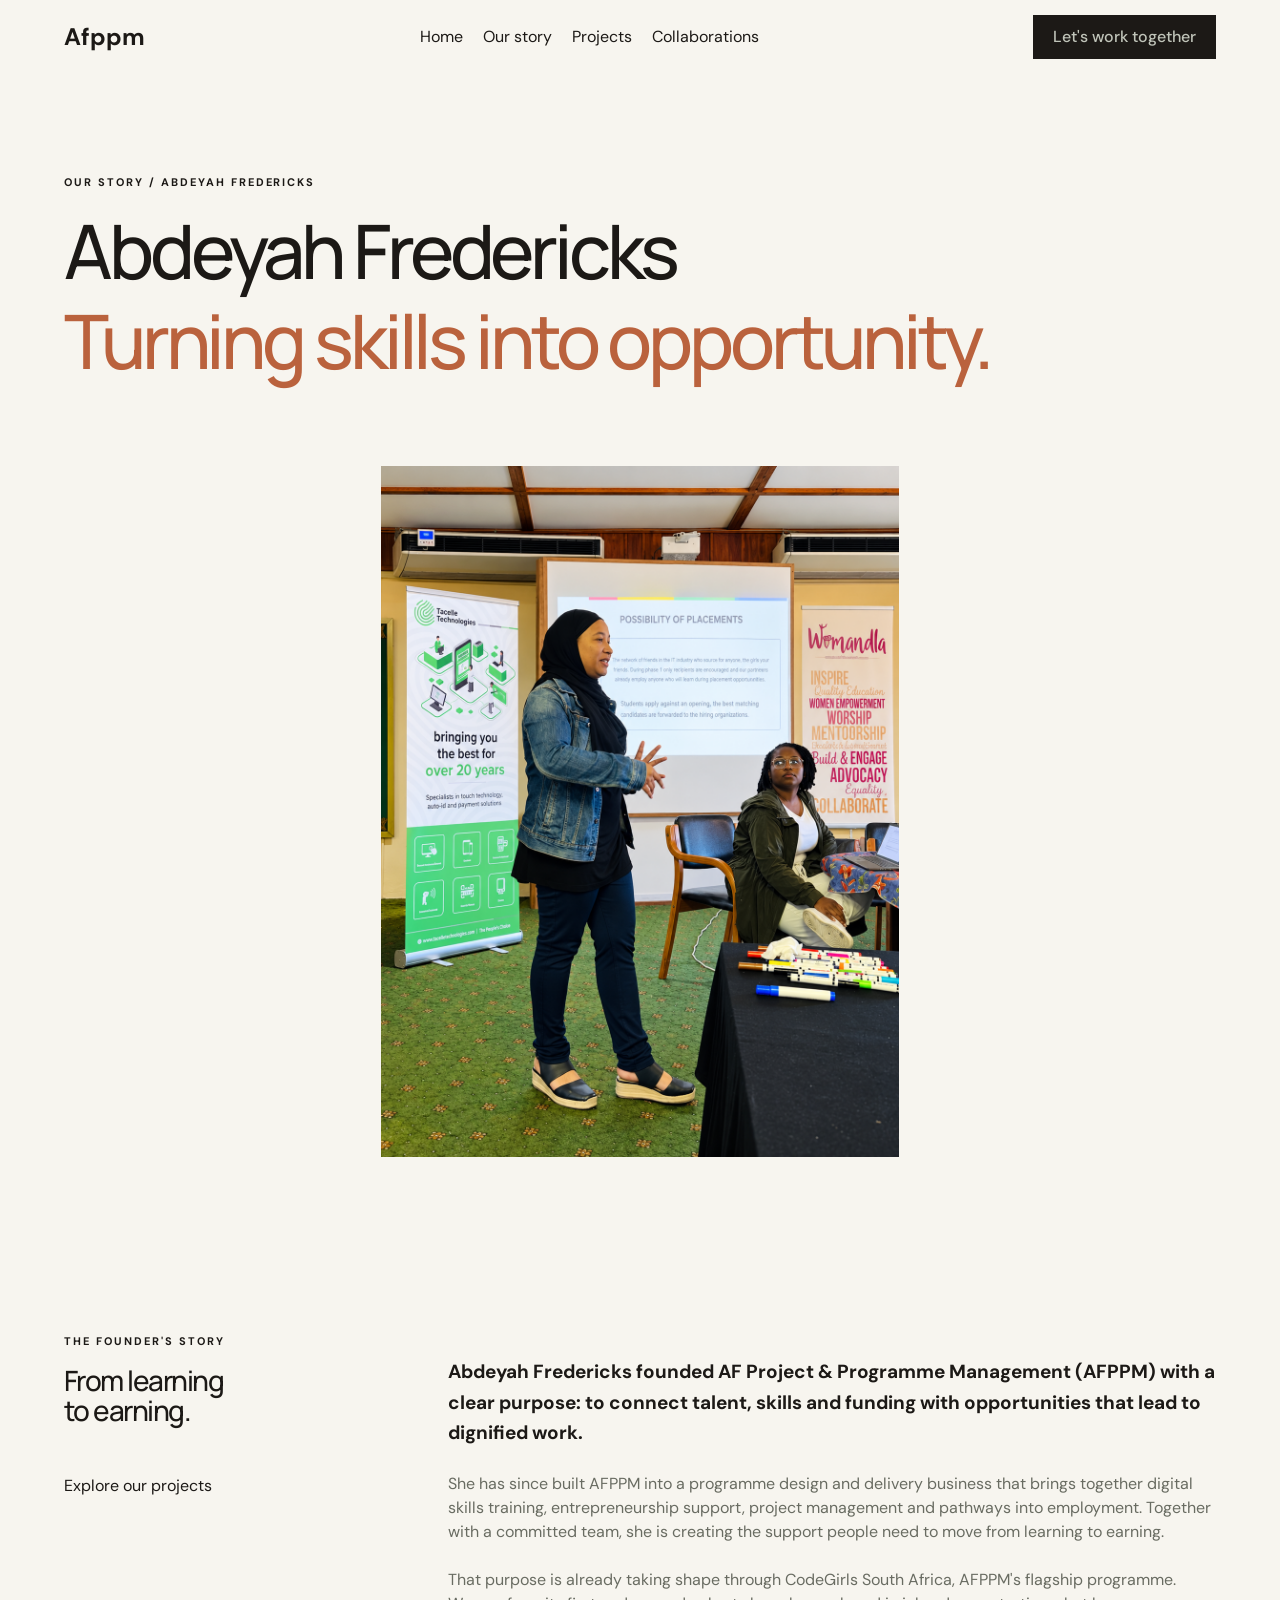
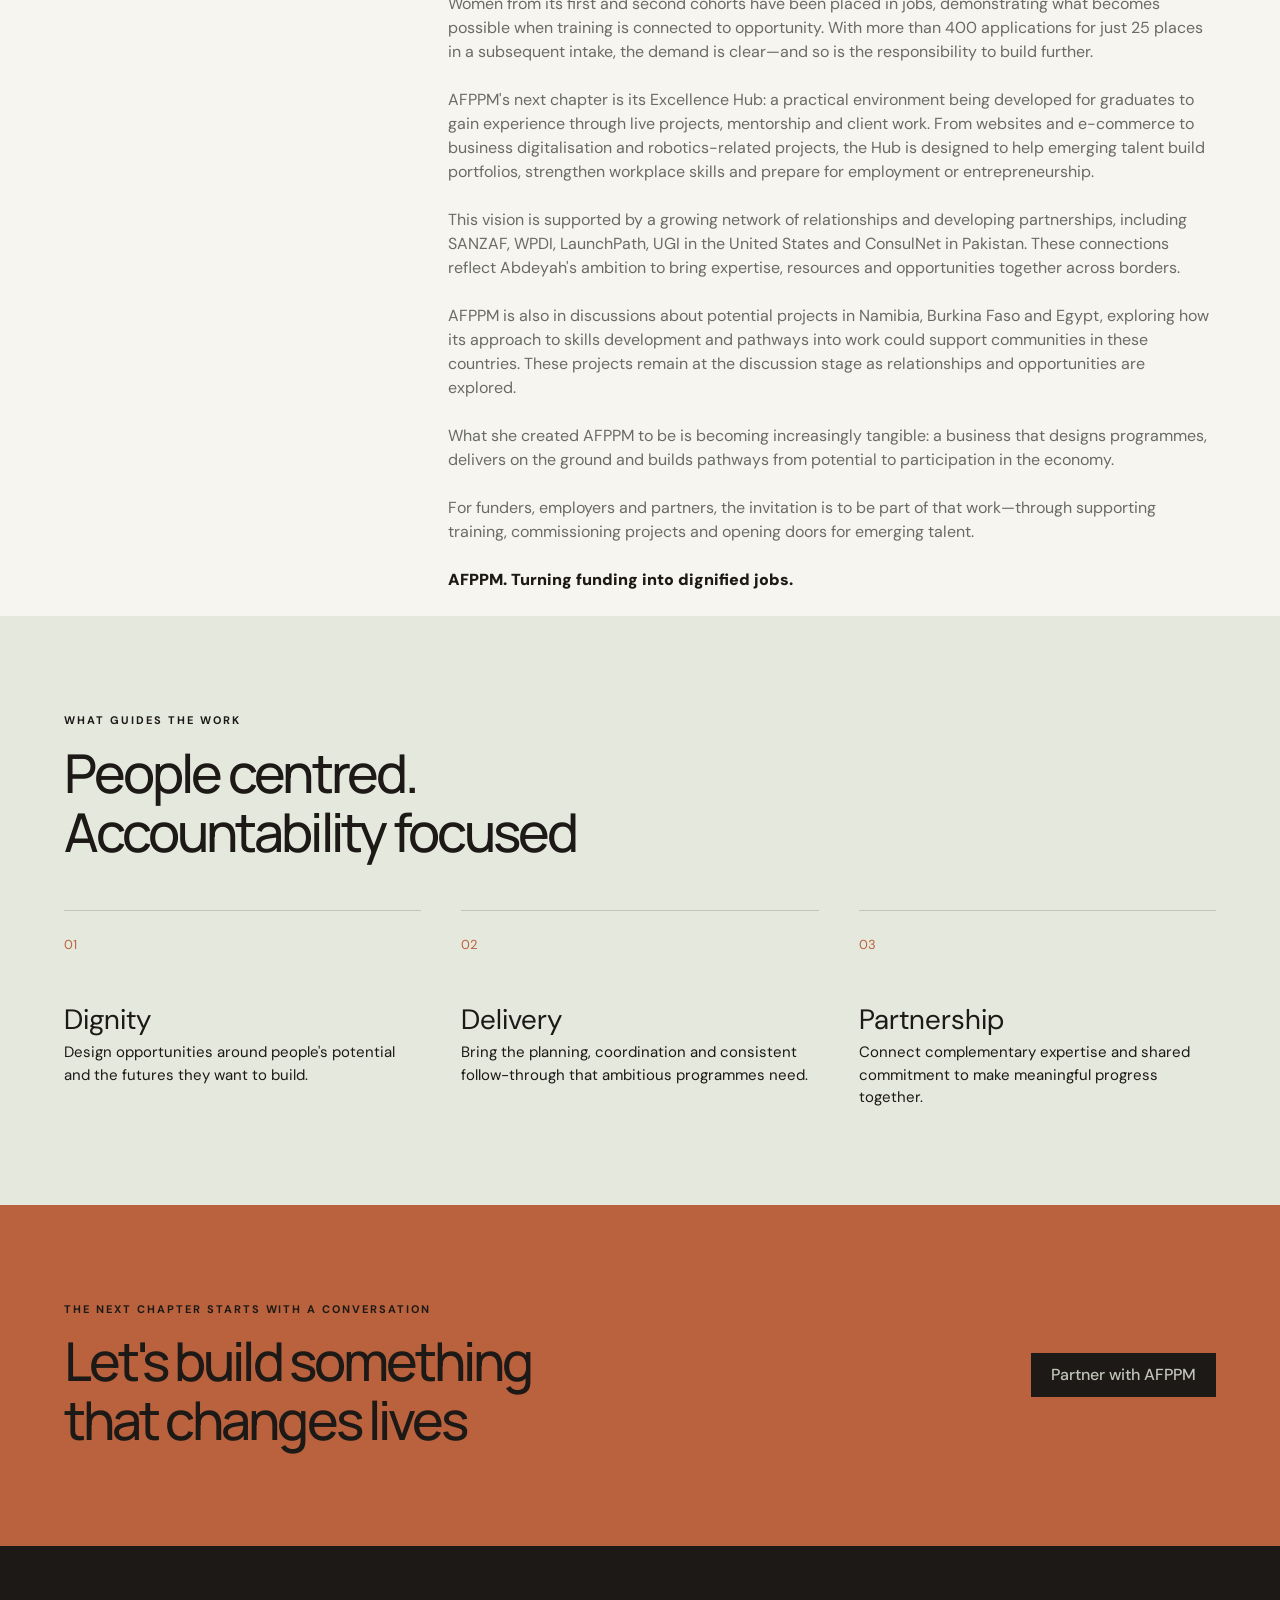
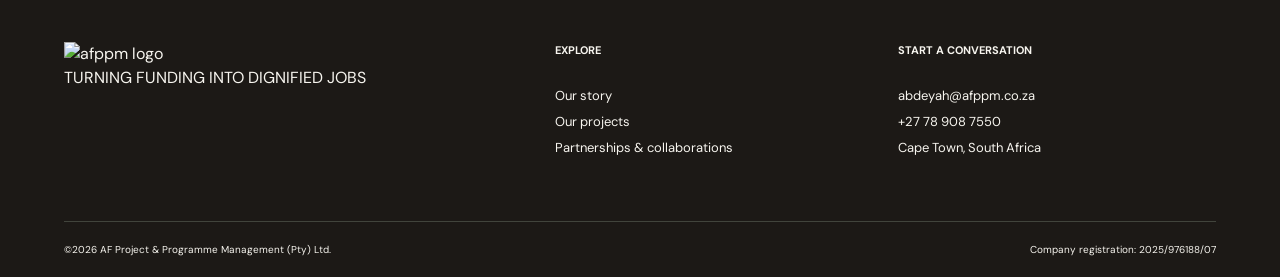
==== pages/about.html @ 5b0af7aa "Added other pages" ====
<!doctype html>
<html lang="en">
  <head>
    <meta charset="UTF-8" />
    <meta name="viewport" content="width=device-width, initial-scale=1.0" />
    <title>Afppm</title>
    <link rel="stylesheet" href="../assets/css/style.css" />
  </head>
  <body>
    <!-- NAVIGATION -->
    <header>
      <div class="container">
        <nav class="navbar">
          <div class="logo">
            <a href="../index.html">Afppm</a>
          </div>

          <div class="main-menu">
            <div>
              <ul>
                <li><a href="./index.html">Home</a></li>
                <li><a href="./pages/about.html">Our story</a></li>
                <li><a href="./pages/projects.html">Projects</a></li>
                <li><a href="./pages/collaboration.html">Collaborations</a></li>
              </ul>
              <div class="button-mobile">
                <a href="#" class="btn btn-primary">Let&apos;s work together</a>
              </div>
            </div>
          </div>
          <button class="hamburger" type="button">
            <span></span>
            <span></span>
            <span></span>
          </button>

          <div class="buttons">
            <a href="#" class="btn btn-primary">Let&apos;s work together</a>
          </div>
        </nav>
      </div>
    </header>

    <main>
      <!-- HERO -->
      <section class="hero section-spacing about-section">
        <div class="container">
          <div class="hero-content">
            <p class="tagline">Our story / Abdeyah Fredericks</p>
            <h1>
              Abdeyah Fredericks<br />
              <span class="accent-text">Turning skills into opportunity.</span>
            </h1>
            <img
              src="../assets/images/abdeyah-fredricks.png"
              alt="abdeyah-fredricks"
              class="banner"
            />
            </section>

            <section class="founder-story container">
              <div class="founder-heading">
                <p class="tagline">The founder&apos;s story</p>
                <h2>From learning to earning.</h2>
                <div class="link-text">
                  <a href="./projects.html">Explore our projects</a>
                </div>
              </div>
              <div class="founder-info">
                <p class="strong-text">
                  <strong>
                    Abdeyah Fredericks founded AF Project & Programme
                    Management (AFPPM) with a clear purpose: to connect talent,
                    skills and funding with opportunities that lead to dignified
                    work.
                    </strong>
                </p>
                <p>
                  She has since built AFPPM into a programme design and delivery
                  business that brings together digital skills training,
                  entrepreneurship support, project management and pathways into
                  employment. Together with a committed team, she is creating
                  the support people need to move from learning to earning.
                  </p>
                  <p>
                  That purpose is already taking shape through CodeGirls South
                  Africa, AFPPM&apos;s flagship programme. Women from its first
                  and second cohorts have been placed in jobs, demonstrating
                  what becomes possible when training is connected to
                  opportunity. With more than 400 applications for just 25
                  places in a subsequent intake, the demand is clear—and so is
                  the responsibility to build further.</p>
                  <p>
                  AFPPM&apos;s next chapter
                  is its Excellence Hub: a practical environment being developed
                  for graduates to gain experience through live projects,
                  mentorship and client work. From websites and e-commerce to
                  business digitalisation and robotics-related projects, the Hub
                  is designed to help emerging talent build portfolios,
                  strengthen workplace skills and prepare for employment or
                  entrepreneurship.</p> 
                  <p>This vision is supported by a growing
                  network of relationships and developing partnerships,
                  including SANZAF, WPDI, LaunchPath, UGI in the United States
                  and ConsulNet in Pakistan. These connections reflect
                  Abdeyah&apos;s ambition to bring expertise, resources and
                  opportunities together across borders.</p>
                  <p>
                  AFPPM is also in
                  discussions about potential projects in Namibia, Burkina Faso
                  and Egypt, exploring how its approach to skills development
                  and pathways into work could support communities in these
                  countries. These projects remain at the discussion stage as
                  relationships and opportunities are explored.</p>

                   <p>What she created AFPPM to be is becoming increasingly tangible: a business that
                  designs programmes, delivers on the ground and builds pathways
                  from potential to participation in the economy.</p>
                  <p> For funders,
                  employers and partners, the invitation is to be part of that
                  work—through supporting training, commissioning projects and
                  opening doors for emerging talent.
                </p>
                <p><b>AFPPM. Turning funding into dignified jobs.</b></p>
              </div>
            </div>
          </div>
         
        </div>
      </section>
      <!-- -------------------SECTION TWO------------------------- -->
       <section class="about-guide section-spacing">
        <div class="container">
             <div>
            <p class="tagline">What guides the work</p>
            <h2>People centred.<br>Accountability focused</h2>
          </div>
          <div class="guide guide-grid">
              <div class="card">
              <div class="number">01</div>
                <h3>Dignity</h3>
                <p>
                 Design opportunities around people&apos;s potential and the futures they want to build.
                </p>
              </div>
              <div class="card">
              <div class="number">02</div>
                <h3>Delivery</h3>
                <p>
                  Bring the planning, coordination and consistent follow-through that ambitious programmes need.
                </p>
              </div>
              <div class="card">
              <div class="number">03</div>
                <h3>Partnership</h3>
                <p>
                  Connect complementary expertise and shared commitment to make meaningful progress together.
                </p>
              </div>
          </div>
        </div>
       </section>

      <!-- Contact call to action -->
      <section class="contact-section section-spacing" id="contact">
        <div class="container contact-inner">
          <div>
            <p class="tagline">The next chapter starts with a conversation</p>
            <h2>Let&apos;s build something that changes lives</h2>
          </div>

          <a href="" class="button btn btn-primary"> Partner with AFPPM </a>
        </div>
      </section>
    </main>

    <!-- Footer -->
    <footer class="site-footer section-spacing">
      <div class="container">
        <div class="footer-info">
          <div class="footer-logo">
            <img src="./assets/images/" alt="afppm logo" />
            <p>TURNING FUNDING INTO DIGNIFIED JOBS</p>
          </div>
          <div>
            <h3>EXPLORE</h3>
            <ul>
              <li><a href="./about.html">Our story</a></li>
              <li><a href="./projects.html">Our projects</a></li>
              <li>
                <a href="./collaboration.html">Partnerships & collaborations</a>
              </li>
            </ul>
          </div>
          <div>
            <h3>START A CONVERSATION</h3>
            <ul>
              <li><a href="">abdeyah@afppm.co.za</a></li>
              <li><a href="">+27 78 908 7550</a></li>
              <li><a href="">Cape Town, South Africa</a></li>
            </ul>
          </div>
        </div>
        <div class="footer-inner">
          <p>&copy;2026 AF Project & Programme Management (Pty) Ltd.</p>
          <p>Company registration: 2025/976188/07</p>
        </div>
      </div>
    </footer>

    <script src="./assets/js/script.js"></script>
  </body>
</html>
---- assets/css/style.css ----
@font-face {
  font-family: "DM Sans";
  src: url(../fonts/DMSans-variablefont.ttf);
}

@font-face {
  font-family: Manrope;
  src: url(../fonts/Manrope-VariableFont_wght.ttf);
}

/* ===============================
ROOT VARIABLES
================================= */
:root {
  --black: #1c1916;
  --accent: #ba623d;
  --color-border: #e4e3dc;
  --light-border:#41443c;
  --color-background:#f7f5ef;
  --muted: #696c62;
  --line: #d9d9cd;
  --sage:  #e5e9dd;
  --pale-green: #c0c4b9;


  
  --cream: #f2ede4;
  --white: #ffffff;
  --text-light: #718078;
  --lt-green-text: #67b848;

  --spacing-xs: 0.5rem; /* 8px */
  --spacing-sm: 1rem; /* 16px */
  --spacing-md: 1.5rem; /* 24px */
  --spacing-lg: 2rem; /* 32px */
  --spacing-xl: 3rem; /* 48px */
  --spacing-2xl: 4rem; /* 64px */
  --spacing-3xl: 5rem; /* 80px */
  --spacing-4xl: 6rem; /* 96px */
  --spacing-6xl: 8rem /* 128px */

  --card-radius: 2px;
}

/* =============================
BASE STYLES
================================ */
* {
  margin: 0;
  padding: 0;
  box-sizing: border-box;
}

html {
  scroll-behavior: smooth;
}

body {
  font-family: "DM Sans";
  font-size: 16px;
  line-height: 1.5;
  background-color: var(--color-background);
  color: var(--black);

}

.container {
  max-width: 1280px;
  margin: 0 auto;
  padding: 0 var(--spacing-2xl);
  /* border: 1px solid red; */
}

.section-spacing {
  padding: var(--spacing-4xl) 0;
}

img {
  display: block;
  max-width: 100%;
}

a {
  color: inherit;
  text-decoration: none;
}

h1,h2 {
  font-family: Manrope;
  /* margin-top: var(--spacing-sm); */
  letter-spacing: -.055em;
      margin-bottom: var(--spacing-xl);

}

h2 {
    font-size: 3.35em;
        font-weight: 500;
            line-height: 1.1;
}

.contact-section h2 {
  margin-bottom: 0;
}
ul {
  list-style: none;
}

.bg-light {
  background: var(--cream);
}

.bg-dark {
  background: var(--black);
  color: var(--pale-green);
}

.bg-green {
  background-color: var(--sage);
}

.grid {
  display: grid;
  grid-template-columns: 1fr 1fr;
}

.flex {
  display: flex;
  justify-content: space-between;
}

.three-col-grid {
  display: grid;
  grid-template-columns: 1fr 1fr 1fr;
  gap: 20px;
}

/* Buttons */

.btn {
  display: inline-block;
  padding: 10px 20px;
  color: #333;
  font-weight: 500;
  text-decoration: none;
  border: none;
  cursor: pointer;
  text-align: center;
  transition: 0.5s;
}

/* .btn:hover {
  opacity: 0.8;
} */

.btn-primary {
    background-color: var(--black);
  color: var(--pale-green);
}

.btn-primary:hover {
  background-color: var(--accent);
}

.tagline {
  font-size: 0.6875rem;
  font-weight: 700;
  text-transform: uppercase;
  color: var(--black);
      letter-spacing: .18em;
        margin-bottom: 15px;

}

.tagline-light {
  color: var(--pale-green);
  font-size: 0.687rem;
  font-weight: 700;
  margin: 10px 0 5px;
  text-transform: uppercase;
      letter-spacing: .18em;
}

.accent-text {
    color: var(--accent);
}

.text-link {
  text-decoration: underline;
  text-underline-offset: 5px;
}
/* ============== 
NAVIGATION
=================================================*/
header {
  position: sticky;
  top: 0;
    z-index: 20;
  width: 100%;
}
.navbar .logo a {
  font-weight: 700;
  font-size: 1.5rem;
  color: var(--black);
}

.navbar ul li a {
  font-weight: 400;
}

.navbar {
  display: flex;
  justify-content: space-between;
  align-items: center;
  /* border-bottom: 1px solid var(--light-green); */
  padding: 15px 0;
}

.navbar ul {
  display: flex;
  gap: 20px;
}

.main-menu li a:hover {
  color: var(--accent);
}


/* ============== HAMBURGER */

.hamburger {
  display: none;
  flex-direction: column;
  gap: 5px;
  padding: 5px;
  border: 0;
  background: transparent;
  cursor: pointer;
}

.hamburger span {
  display: block;
  width: 25px;
  height: 3px;
  background-color: var(--black);
}

.button-mobile {
    display: none;
}

/* =============================================
HERO
================================================ */

.hero-grid {
  display: grid;
  grid-template-columns: 1fr 1fr;
  gap: 2rem;
  align-items: center;
  padding-top: var(--spacing-xl);
}

.hero-content h1 {
  font-family: Manrope;
    font-size: 4.7em;
    line-height: 1.2;
    font-weight: 500;
    /* letter-spacing: -2px; */

}

.hero-content .hero-btn {
    padding: var(--spacing-xl) 0 0;
}

.hero-content .hero-tag:before {
  content: ".";
  color: var(--accent);
  font-size: 30px;
  position: relative;
  bottom: 2px;
}

.hero-btn .btn-primary {
  margin-right: 20px;
}

.hero-content p:nth-child(3),.home-sec-two .rightside p {
  font-size: 1.125em;
  color: var(--muted);
}
/* ==========================
MARQUEE
============================*/
.marquee {
    border-top: 1px solid var(--color-border);
    border-bottom: 1px solid var(--color-border);
    overflow: hidden;
    width: 100%;
    position: relative;
    padding: 20px;
}

.marquee-content {
    display: flex;
    gap: 40px;
    width: 100%;
    white-space: nowrap;
    animation: slide 20s linear infinite;
}

@keyframes slide {
    from {
        transform: translateX(0);
    }
    to {
        transform: translateX(-50%);
    }
}

/* =========================
  HOME SECTION TWO
========================= */
.home-sec-two-grid {
  display: grid;
  grid-template-columns: 1fr 2fr;
}
.home-sec-two h2,.feature h2  {
  padding-top: 8px;
}

.home-sec-two .rightside p {
  width: 90%;
}

/* =========================
 FEATURE
========================= */
.feature {
  background-color: var(--sage);
}

.feature-flex {
  display: flex;
  justify-content: space-between;
  /* margin-bottom: 80px; */
}

.feature h2 {
  width: 50%;
}

.feature .leftside a {
  margin-top: 100px;
}

.feature-grid {
  display: flex;
  gap: 40px;
}

.feature img:nth-child(1) {
  width: 100%;
  height: 380px;
  object-fit: cover;
}

.feature h3 {
  font-family: Manrope;
  font-size: 1.75em;
  font-weight: 500;
  margin: 24px 0 15px;
  color: var(--muted);
}

.feature .card p {
  margin-bottom: var(--spacing-lg);
}


/* =========================
OUR WORK SECTION
========================= */

.our-work-grid {
  display: grid;
  grid-template-columns: 1fr 1.2fr;
}

.our-work h2 {
  width: 80%;
}

.our-work-left a {
  display: block;
  margin-top: var(--spacing-lg);
}

.our-work-right .card h3 {
 font-size: 23px;
 font-weight: 400;
 position: relative;
}

.our-work-right .card {
  padding: 20px 40px;
  border-top: 1px solid var(--line);
    border-bottom: 1px solid var(--line);
}

.our-work-right .card:nth-child(2) {
    border: none;

}

.our-work-right .card:last-of-type{
  border: none;
}


.our-work-right .card p{
  font-size: 14px;
  color: var(--muted);
  margin-top: var(--spacing-xs);
} 

.our-work-right .card .number{
  color: var(--accent);
  font-size: 12px;
  position: absolute;
  left: 560px;
} 

/* =========================
FOUNDED
========================= */
.founded {
  background-color: var(--black);
  color: var(--pale-green);
}

.founded-grid {
  display: grid;
  grid-template-columns: 1.1fr 1fr;
  gap: 40px;
}

.founded-left img {
  height: 450px;
  object-fit: cover;
}

.founded-right .text-link {
  display: block;
  margin-top: 40px;
}

/* =========================
 SUCCESS 
========================= */
.success-heading h2 {
  width: 45%;
}
.success p:nth-child(3) {
  color: var(--muted);
    width: 60%;
    margin-bottom: var(--spacing-2xl);
    font-size: 18px;

}

.success p:last-of-type {
  color: var(--muted);
  width: 100%;
  margin-top: 10px;
  font-size: 16px;
}

/* .student-colleagues .card {
} */

.student-colleagues .card .tagline {
  color: var(--accent);
}

.student-colleagues .card:nth-child(1),.student-colleagues .card:nth-child(2) {
  border-top: 1px solid var(--line);
    border-bottom: 1px solid var(--line);
      padding: var(--spacing-md) 0;

}

.student-colleagues .card:nth-child(3),.student-colleagues .card:nth-child(4) {
    border-bottom: none;
}

.student-colleagues {
  gap: 20px;
}

.student-colleagues .card h3 {
  font-size: 28px;
  font-weight: 400;
}

.success p:nth-child(5){
  width: 75%;
}

/* =========================
 PARTNERSHIP
========================= */
.partners-flex img {
  width: 150px;
}

.partnership .center {
  text-align: center;
}

.partnership h2 {
  width: 50%;
  margin: 0 auto 25px;
}

.partners-flex {
  display: grid;
  grid-template-columns: 0.2fr 0.2fr 0.2fr 0.2fr;
  gap: 40px 0px;
  justify-content: center;
  margin: var(--spacing-xl) ;
}

.partners-flex .card {
   width: 150px;
}

.partnership .banner {
  background-color: var(--sage);
  padding: var(--spacing-lg);
}
/* =========================
 CONTACT
========================= */

.contact-section {
    /* padding: var(--space-section) 0; */
    color: var(--black);
    background: var(--accent);
}

.contact-inner {
    display: flex;
    align-items: center;
    justify-content: space-between;
    /* gap: var(--space-4); */
}

.contact-inner h2 {
    /* margin: var(--spacing-md) 0; */
    width: 60%;
    /* letter-spacing: -2px; */
    word-spacing: -1px;
}

.cta-btn {
    width: 20%;
    text-align: center;
}

/* .contact-section .eyebrow {
    color: #c4c9c1;
} */

/* .button-light {
    color: var(--color-primary);
    background: var(--color-white);
    border-color: var(--color-white);
    white-space: nowrap;
}

.button-light:hover {
    color: var(--color-white);
} */


/* =========================
   10. FOOTER
========================= */

.site-footer {
    /* padding: var(--space-section) 0 20px; */
    background-color: var(--black);
    color: var(--color-background);
    padding-bottom: 20px;
}

.site-footer .footer-info h3 {
    font-size: 11px;
    margin-bottom: var(--spacing-md);
}

.footer-info {
    display:grid;
    grid-template-columns: 446.135px 297.427px 297.438px;
    column-gap: 45px;
    margin-bottom: 20px;
    padding: 0 0 60px;
    border-bottom:1px solid var(--light-border);
}

.footer-info ul {
    list-style: none;
    font-size: 13px;
    line-height: 2;
}

.footer-inner {
    display: flex;
    align-items: center;
    justify-content: space-between;
    /* gap: var(--space-3); */
}

.footer-inner p {
    margin-bottom: 0;
    font-size: 0.625rem;
}

/* ==========================================================
ABOUT PAGE
============================================================= */
/* =========================
   HERO
========================= */
.about-section .banner {
  max-width: 45%;
  margin:80px auto;
}

.about-section {
  padding-top: 100px;
}

.founder-story {
  display: grid;
 grid-template-columns: 1fr 2fr;
justify-content: space-between;
}

.founder-story .founder-info .strong-text {
 font-weight: 300;
 font-size: 19px;
 line-height: 1.6;
 margin-bottom: var(--spacing-md);
 display: block;
 color: var(--black);
}

.founder-story .founder-heading h2{
  font-size: 28px;
  width: 45%;
}

.founder-info {
  margin-top: 24px;
}

.founder-story .founder-info p {
color: var(--muted);
margin-bottom: var(--spacing-md);
font-size: 16px;
}

.founder-story .founder-info b{
color: var(--black);
font-weight: 900;
}


/* =========================
  GUIDE SECTION
========================= */

.about-guide {
  background-color: var(--sage);
}

.guide-grid {
  display: grid;
  grid-template-columns: 1fr 1fr 1fr;
  gap: 40px;
}

.guide .card {
  border-top: 1px solid var(--pale-green);
  padding-top: var(--spacing-md);
}

.guide .number {
  font-size: 13px;
  color: var(--accent);
  margin-bottom: 45px;
}

.guide .card h3 {
  font-weight: 400;
  font-size: 28px;
}

.guide .card p {
  font-size: 15px;
}


/* =========================
  PROJECTS PAGE
========================= */
.projects-section p {
  width: 50%;
}

.journey-section p{
  margin-bottom: var(--spacing-lg);
}
















/* =============================================
MEDIA QUERIES
================================================ */


@media (max-width: 980px) {

 h1, h2 {
    margin-top: var(--spacing-sm);
        margin-bottom: var(--spacing-lg);
}


.section-spacing {
    padding: var(--spacing-xl) 0;
  }

 .grid {
    grid-template-columns: 1fr;
  }

 
  /* NAVBAR================================== */
  .navbar {
    position: relative;
  }

  .hamburger {
    display: flex;
    z-index: 1001;
    position: relative;
  }

  .main-menu {
    display: none;
    position: fixed;
    top: 0;
    left: 0;
    width: 100%;
    background-color: var(--sage);
    padding: 20px;
    z-index: 10;
    height: 100vh;
  }

  .main-menu.active {
    display: block;
  }

  .navbar ul {
    display: flex;
    flex-direction: column;
    gap: 0;
    padding: 20px;
  }

  .navbar ul li a {
    display: block;
    padding: 15px 0;
  }

  .button-mobile {
    display: block;
}

  .buttons {
    display: none;
  }
/* HERO========================== */
 .hero-grid {
    padding-top: 0;
    grid-template-columns: 1fr;
}

.hero-content h1 {
    margin-top: 0;
    font-size: 3.7rem;
}

/* SECTION TWO */
.home-sec-two-grid {
    display: grid;
    grid-template-columns: 1fr;
}

.home-sec-two h2, .feature h2 {
    padding-top: 0px;
}

/* SECTION 3 */
.feature-flex {
    flex-direction: column;
}

.feature h2 {
  width: 80%;
}

.feature .leftside a {
    margin: 0px 0 var(--spacing-xl);
}

.feature h3 {
    font-size: 1.5em;
}


.feature-grid {
    flex-direction: column;
}

.feature .card p {
  font-size: 16px;
}
/* SECTION 4 */

.our-work-grid {
  grid-template-columns: 1fr;
}

.our-work-right .card .number{
  left: 65px;
} 

.our-work-right {
  margin-top: var(--spacing-xl);
}
/* SECTION 5============= */
.founded-grid {
    grid-template-columns: 1fr;
}

/* SECTION 6=== */
.success-heading h2 {
    width: 60%;
}

.success p:nth-child(3) {
    width: 100%;
    margin: var(--spacing-sm) 0;
}

.student-colleagues .card:nth-child(1) {
    padding-top: var(--spacing-md);
  }

.student-colleagues {
      padding-top: var(--spacing-md);

}

.student-colleagues .card:nth-child(2) {
    border-top: none;
    padding-top: 3px;
}

.student-colleagues .card:nth-child(4) {
    border-top: 1px solid var(--pale-green);
    padding: var(--spacing-md) 0;
}

    .success p:nth-child(3) {
        margin: var(--spacing-sm) 0 0;
    }

/* SECTION 7 =================================== */

.partners-flex {
    display: grid;
    grid-template-columns: 0.2fr 0.2fr 0.2fr 0.2fr;
    gap: 40px 0px;
    justify-content: center;
    margin: var(--spacing-md);
}

/* SECTION 8 CTA======================== */

.contact-inner {
    flex-direction: column;
    align-items: flex-start;
    gap: 40px;
}

/* FOOTER SECTI =========================== */
.footer-info {
  grid-template-columns: repeat(3,1fr);
}

}
/* MEDIA 768================================================= */
@media (max-width: 768px) {
  .container {
    max-width: 1100px;
    padding: 0 var(--spacing-lg);
    border: 1px solid orchid;
  }

  .section-spacing {
    padding: var(--spacing-xl) 0;
  }
 /* Hero */
 .hero-content h1 {
    margin-top: 0;
    font-size: 3rem;
}

 /*SECTION 3 ====================================== */
.our-work-right .card .number{
  left: 33px;
} 

/* SECTION 6 ======================== */
/* .partners-flex img {
    width: 200px;
} */

.partners-flex {
  grid-template-columns: 0.2fr 0.2fr 0.2fr;
  gap: 20px;
  /* margin-left: 80px; */
}

.partners-flex .card {
    width: 100px;
}

/* contct */
.contact-inner h2 {
  width: 80%;
}

.footer-info {
  display: grid;
  grid-template-columns: repeat(2, 1fr);
  gap: 32px;
}

/* Logo spans both columns */
.footer-logo {
  grid-column: 1 / -1;
}

.footer-info h3 {
  margin-top: 20px;
}



}

@media (max-width: 440px) {
  .container {
    padding: 0 var(--spacing-sm);
  }

  /* .section-spacing {
    padding: var(--spacing-l) 0;
  } */

  h1, h2 {
        margin-top: var(--spacing-xs);
    margin-bottom: var(--spacing-md);
}

a {
  font-size: 14px;
}

h2 {
    font-size: 2.25em;
}
/*HERO ===================================== */

/* .tagline {
  margin-bottom: 25px;
} */

.hero-content h1 {
    font-size: 40px;
    }

.hero-content p:nth-child(3), .home-sec-two .rightside p {
    font-size: 1em;   
}  

.hero-content .hero-btn {
      padding: var(--spacing-md) 0 0;

}

.btn {
  padding: 12px 24px;
}

/* SECTION 4 ==*/
/* .our-work-right .card {
    margin-top: var(--spacing-2xl);
} */

.our-work-right .card .number{
  
  left: 20px;
} 

    /* .our-work-right .card {
        margin-top: var(--spacing-xl);
    } */

.our-work-right .card:nth-child(2) {
   margin: 0;
}

.our-work-right .card:nth-child(3) {
   margin: 0;
}

.our-work-right .card:nth-child(4) {
   margin: 0;
}

.our-work-right .card h3 {
    font-size: 20px;
}
/* SECTION 6 =================== */
.success p:nth-child(3) {
    width: 100%;
}

.success p.text {
  width: 100%;
  font-size: 14px;
}

.success-heading h2 {
        width: 80%;
    }

/* SECTION 7 ================================= */
.partnership h2 {
    width: 70%;
}

/* ABOUT PAGE===================== */
.about-section .banner {
  max-width: 100%;
  margin:80px auto;
}

}


@media(max-width:375px) {
  
  .banner h3 {
font-size: 16.5px;
margin-top: 5px;
}

.contact-inner h2 {
    width: 100%;
} 


}
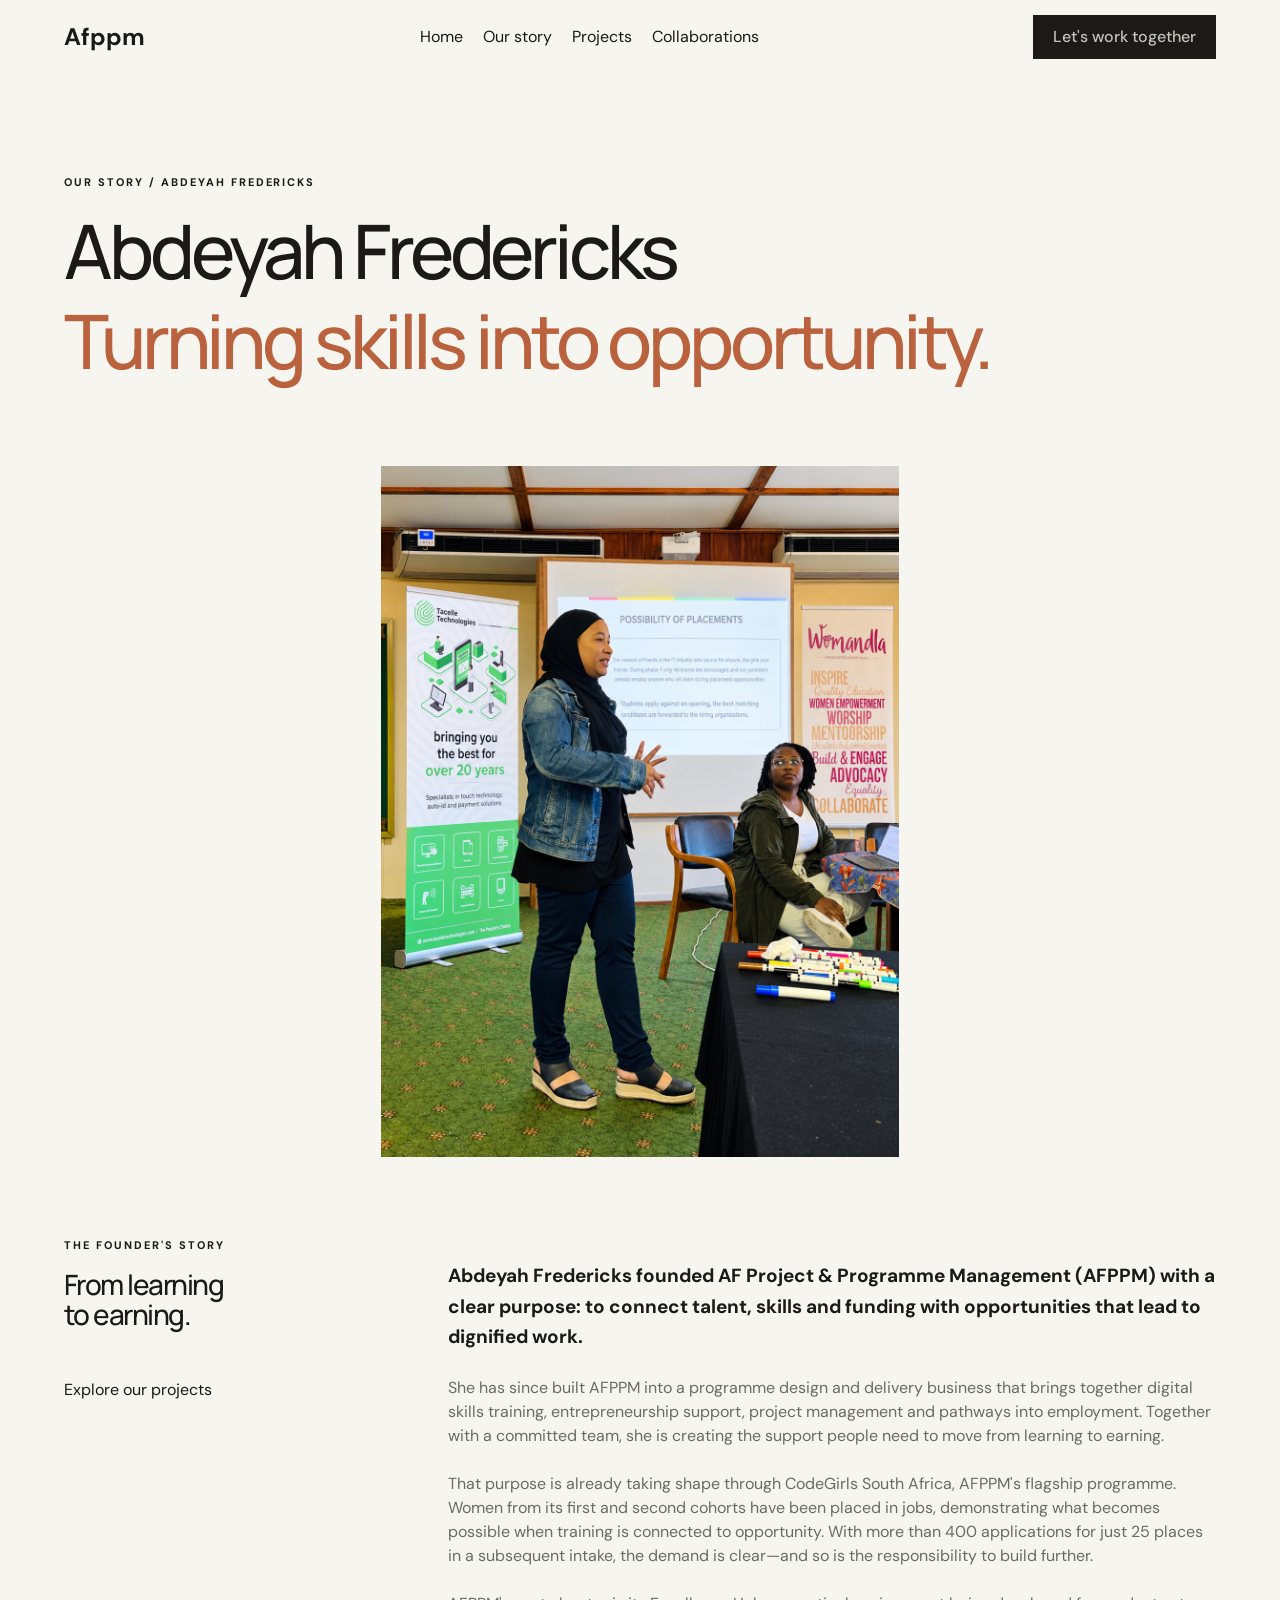
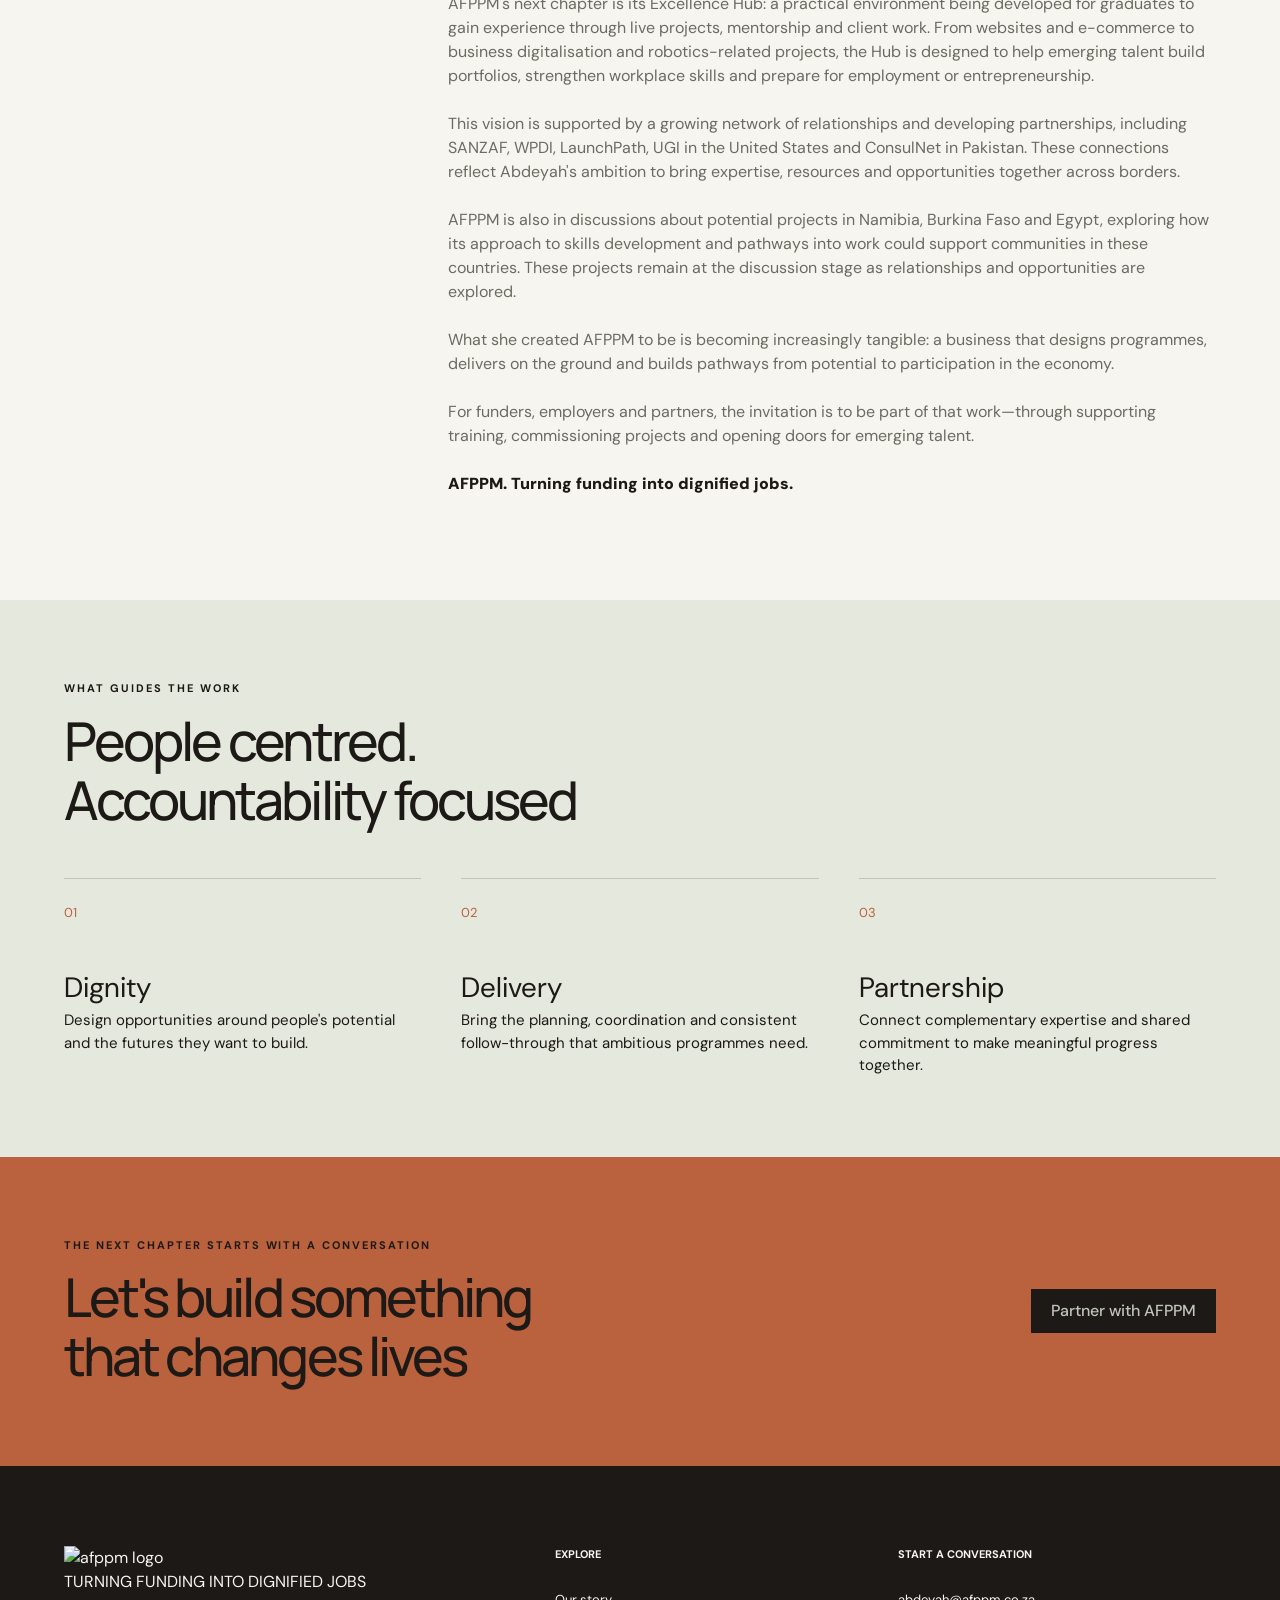
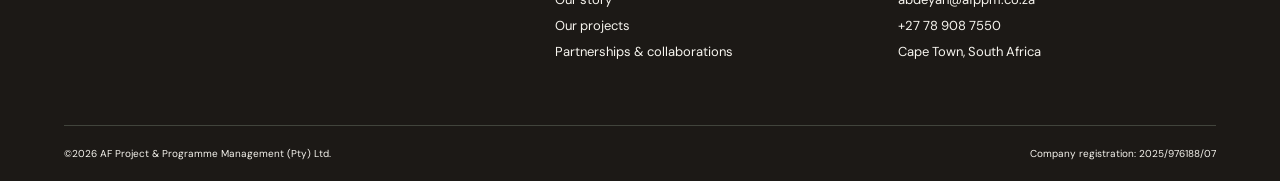
==== commit 067aa99b: "Added links to buttons" ====
--- a/pages/about.html
+++ b/pages/about.html
@@ -18,10 +18,10 @@
           <div class="main-menu">
             <div>
               <ul>
-                <li><a href="./index.html">Home</a></li>
-                <li><a href="./pages/about.html">Our story</a></li>
-                <li><a href="./pages/projects.html">Projects</a></li>
-                <li><a href="./pages/collaboration.html">Collaborations</a></li>
+                <li><a href="../index.html">Home</a></li>
+                <li><a href="./about.html">Our story</a></li>
+                <li><a href="./projects.html">Projects</a></li>
+                <li><a href="./collaboration.html">Collaborations</a></li>
               </ul>
               <div class="button-mobile">
                 <a href="#" class="btn btn-primary">Let&apos;s work together</a>
@@ -56,9 +56,11 @@
               alt="abdeyah-fredricks"
               class="banner"
             />
+            </div>
+            </div>
             </section>
-
-            <section class="founder-story container">
+        <section class="founder-section">
+            <div class="founder-story container">
               <div class="founder-heading">
                 <p class="tagline">The founder&apos;s story</p>
                 <h2>From learning to earning.</h2>
@@ -123,10 +125,7 @@
                 </p>
                 <p><b>AFPPM. Turning funding into dignified jobs.</b></p>
               </div>
-            </div>
-          </div>
-         
-        </div>
+              </div>
       </section>
       <!-- -------------------SECTION TWO------------------------- -->
        <section class="about-guide section-spacing">
@@ -208,6 +207,6 @@
       </div>
     </footer>
 
-    <script src="./assets/js/script.js"></script>
+    <script src="../assets/js/script.js"></script>
   </body>
 </html>
--- a/assets/css/style.css
+++ b/assets/css/style.css
@@ -68,11 +68,10 @@
   max-width: 1280px;
   margin: 0 auto;
   padding: 0 var(--spacing-2xl);
-  /* border: 1px solid red; */
 }
 
 .section-spacing {
-  padding: var(--spacing-4xl) 0;
+  padding: var(--spacing-3xl) 0;
 }
 
 img {
@@ -371,11 +370,12 @@
   font-size: 1.75em;
   font-weight: 500;
   margin: 24px 0 15px;
-  color: var(--muted);
+  color: var(--black);
 }
 
 .feature .card p {
   margin-bottom: var(--spacing-lg);
+  color: var(--muted);
 }
 
 
@@ -454,6 +454,11 @@
 .founded-right .text-link {
   display: block;
   margin-top: 40px;
+}
+
+.founded-right p:nth-child(3) {
+  font-size: 18px;
+ 
 }
 
 /* =========================
@@ -636,11 +641,15 @@
 ========================= */
 .about-section .banner {
   max-width: 45%;
-  margin:80px auto;
+  margin:80px auto 0;
 }
 
 .about-section {
   padding-top: 100px;
+}
+
+.founder-section {
+  padding-bottom: var(--spacing-3xl);
 }
 
 .founder-story {
@@ -746,6 +755,10 @@
 
 
 @media (max-width: 980px) {
+  .container {
+    max-width: 1100px;
+    padding: 0 var(--spacing-lg);
+  }
 
  h1, h2 {
     margin-top: var(--spacing-sm);
@@ -754,7 +767,7 @@
 
 
 .section-spacing {
-    padding: var(--spacing-xl) 0;
+    padding: var(--spacing-4xl) 0;
   }
 
  .grid {
@@ -799,6 +812,8 @@
   .navbar ul li a {
     display: block;
     padding: 15px 0;
+        font-size: 20px;
+
   }
 
   .button-mobile {
@@ -809,8 +824,9 @@
     display: none;
   }
 /* HERO========================== */
+
  .hero-grid {
-    padding-top: 0;
+    padding-top: 0px;
     grid-template-columns: 1fr;
 }
 
@@ -928,16 +944,20 @@
   grid-template-columns: repeat(3,1fr);
 }
 
+/* ABOUT PAGE========= */
+.founder-story {
+    grid-template-columns: 0.9fr 1.3fr;
+}
+
+.founder-story .founder-heading h2 {
+    width: 50%;
+}
+
+
 }
 /* MEDIA 768================================================= */
 @media (max-width: 768px) {
-  .container {
-    max-width: 1100px;
-    padding: 0 var(--spacing-lg);
-    border: 1px solid orchid;
-  }
-
-  .section-spacing {
+.section-spacing {
     padding: var(--spacing-xl) 0;
   }
  /* Hero */
@@ -985,8 +1005,10 @@
 .footer-info h3 {
   margin-top: 20px;
 }
-
-
+/* About page */
+.founder-story .founder-heading h2 {
+        width: 70%;
+    }
 
 }
 
@@ -995,6 +1017,10 @@
     padding: 0 var(--spacing-sm);
   }
 
+  .founder-section {
+  padding-bottom: var(--spacing-lg);
+}
+
   /* .section-spacing {
     padding: var(--spacing-l) 0;
   } */
@@ -1009,13 +1035,19 @@
 }
 
 h2 {
-    font-size: 2.25em;
+    font-size: 2.15em;
 }
 /*HERO ===================================== */
 
-/* .tagline {
-  margin-bottom: 25px;
-} */
+.tagline {
+  font-size: 9px;
+  /* margin-bottom: 0; */
+}
+
+.hero-btn {
+  display: grid;
+  gap: 40px;
+}
 
 .hero-content h1 {
     font-size: 40px;
@@ -1023,6 +1055,7 @@
 
 .hero-content p:nth-child(3), .home-sec-two .rightside p {
     font-size: 1em;   
+    width: 100%;
 }  
 
 .hero-content .hero-btn {
@@ -1032,6 +1065,11 @@
 
 .btn {
   padding: 12px 24px;
+  width: fit-content;
+}
+/* FEATURE */
+.feature h2 {
+  width: 100%;
 }
 
 /* SECTION 4 ==*/
@@ -1083,9 +1121,41 @@
 }
 
 /* ABOUT PAGE===================== */
+
 .about-section .banner {
   max-width: 100%;
-  margin:80px auto;
+  margin:48px auto 0;
+}
+
+
+.founder-story {
+        grid-template-columns: 1fr;
+    }
+
+.guide-grid {
+    grid-template-columns: 1fr;
+    margin-top: 40px;
+}
+
+.guide .card {
+    border-top: 1px solid var(--pale-green);
+    padding-top: var(--spacing-sm);
+}
+
+.guide .number {
+    font-size: 13px;
+    margin-bottom: 20px;
+}
+
+.guide .card h3 {
+    font-weight: 400;
+    font-size: 28px;
+    margin-bottom: 10px;
+}
+
+.footer-inner {
+  display: grid;
+  gap: 20px;
 }
 
 }
